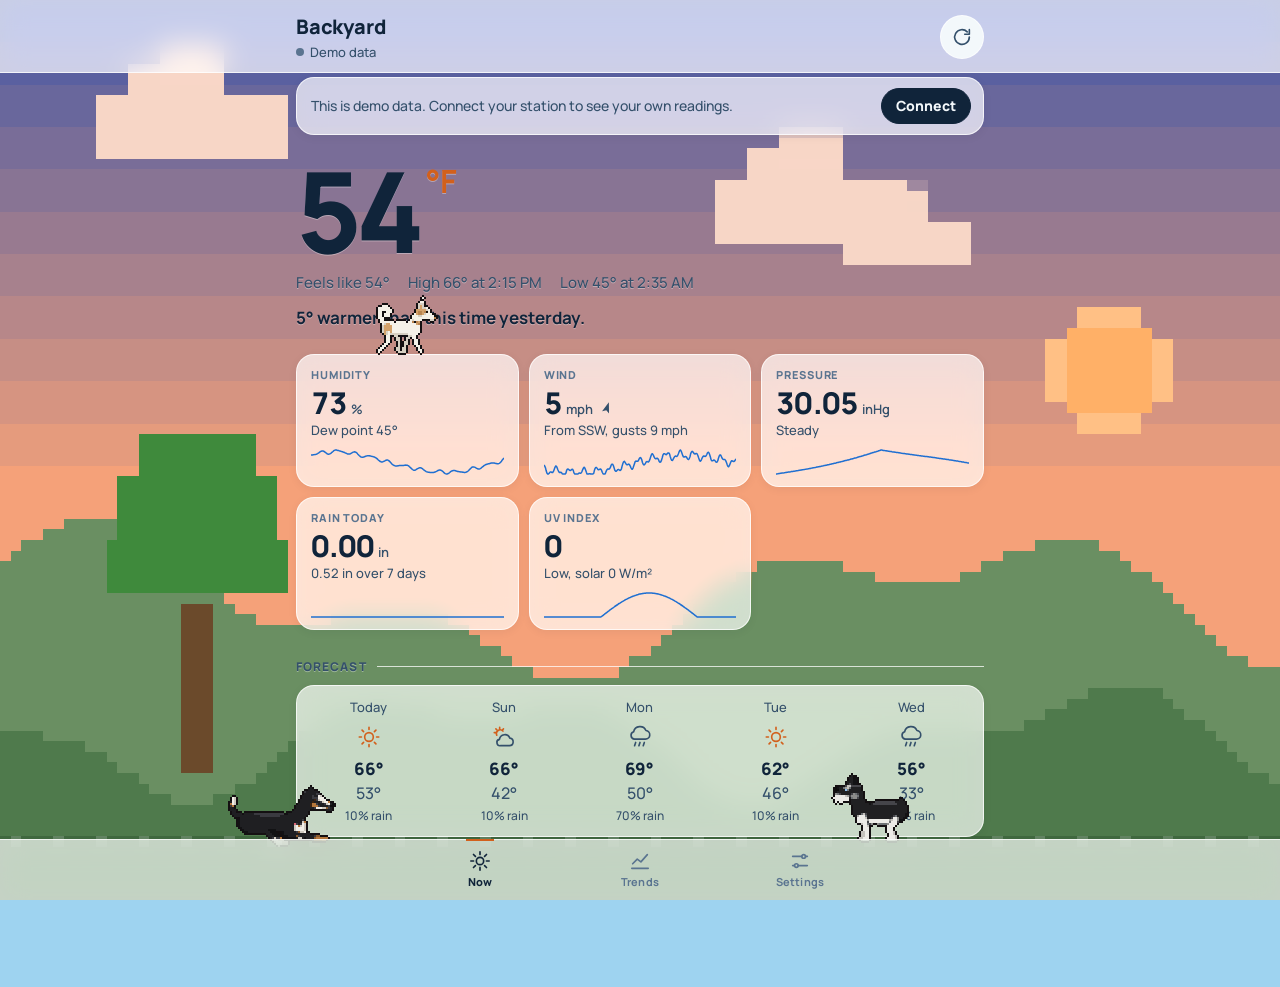
==== index.html @ c6bb1051 "Deploy a773e8d: Pixel sky theme and dogs" ====
<!doctype html>
<html lang="en">
<head>
<meta charset="utf-8">
<meta name="viewport" content="width=device-width, initial-scale=1, viewport-fit=cover">
<title>Backyard Weather</title>
<meta name="description" content="A cleaner dashboard for a home weather station.">
<meta name="theme-color" content="#9ed3f0" media="(prefers-color-scheme: light)">
<meta name="theme-color" content="#101a33" media="(prefers-color-scheme: dark)">
<meta name="mobile-web-app-capable" content="yes">
<meta name="apple-mobile-web-app-capable" content="yes">
<meta name="apple-mobile-web-app-title" content="Backyard">
<meta name="apple-mobile-web-app-status-bar-style" content="default">
<link rel="manifest" href="manifest.webmanifest">
<link rel="apple-touch-icon" href="icons/apple-touch-icon.png">
<link rel="icon" href="icons/icon-192.png">
<link rel="preload" href="fonts/manrope.woff2" as="font" type="font/woff2" crossorigin>
<link rel="stylesheet" href="styles.css">
<script>
  // Pick day or night before first paint so the page never flashes. Mirrors updateWorld() in app.js:
  // Day and Night pin it; Auto uses sunrise and sunset at the last known station position.
  try {
    const s = JSON.parse(localStorage.getItem('backyard.settings.v1')) || {}, now = new Date();
    let night;
    if (s.theme === 'light') night = false;
    else if (s.theme === 'dark') night = true;
    else if (s.loc) {
      const base = Date.UTC(now.getFullYear(), now.getMonth(), now.getDate());
      const g = 2 * Math.PI / 365 * (Math.round((base - Date.UTC(now.getFullYear(), 0, 0)) / 864e5) - 1);
      const dec = 0.006918 - 0.399912 * Math.cos(g) + 0.070257 * Math.sin(g) - 0.006758 * Math.cos(2 * g) + 0.000907 * Math.sin(2 * g) - 0.002697 * Math.cos(3 * g) + 0.00148 * Math.sin(3 * g);
      const eqt = 229.18 * (0.000075 + 0.001868 * Math.cos(g) - 0.032077 * Math.sin(g) - 0.014615 * Math.cos(2 * g) - 0.040849 * Math.sin(2 * g));
      const r = s.loc.lat * Math.PI / 180, c = Math.cos(1.5853) / (Math.cos(r) * Math.cos(dec)) - Math.tan(r) * Math.tan(dec);
      const ha = Math.acos(Math.max(-1, Math.min(1, c))) * 720 / Math.PI, noon = 720 - 4 * s.loc.lon - eqt;
      const m = (now - base) / 6e4;
      night = m < noon - ha - 40 || m > noon + ha + 40;
    } else night = now.getHours() < 6 || now.getHours() >= 20;
    document.documentElement.dataset.theme = night ? 'dark' : 'light';
  } catch {}
</script>
</head>
<body>
<canvas id="sky" aria-hidden="true"></canvas>
<div id="pack" aria-hidden="true"></div>
<header class="top">
  <div class="top-text">
    <h1 id="stationName">Backyard</h1>
    <p class="status" id="status"><span class="dot" aria-hidden="true"></span><span id="statusText">Loading</span></p>
  </div>
  <button class="icon-btn" id="refresh" type="button" aria-label="Refresh">
    <svg viewBox="0 0 24 24" aria-hidden="true"><path d="M20 12a8 8 0 1 1-2.3-5.6M20 4v5h-5"/></svg>
  </button>
</header>

<main>
  <div id="banner" class="banner" hidden></div>
  <section id="view-now" class="view" aria-label="Current conditions"></section>
  <section id="view-trends" class="view" aria-label="Trends" hidden></section>
  <section id="view-settings" class="view" aria-label="Settings" hidden></section>
</main>

<nav class="tabs" aria-label="Sections">
  <button type="button" data-view="now" aria-current="page">
    <svg viewBox="0 0 24 24" aria-hidden="true"><circle cx="12" cy="12" r="4"/><path d="M12 2v3M12 19v3M2 12h3M19 12h3M4.9 4.9l2.1 2.1M17 17l2.1 2.1M4.9 19.1 7 17M17 7l2.1-2.1"/></svg>
    <span>Now</span>
  </button>
  <button type="button" data-view="trends">
    <svg viewBox="0 0 24 24" aria-hidden="true"><path d="M3 20h18M4 15l5-5 4 3 7-8"/></svg>
    <span>Trends</span>
  </button>
  <button type="button" data-view="settings">
    <svg viewBox="0 0 24 24" aria-hidden="true"><path d="M4 7h10M18 7h2M4 17h2M10 17h10"/><circle cx="16" cy="7" r="2"/><circle cx="8" cy="17" r="2"/></svg>
    <span>Settings</span>
  </button>
</nav>

<script type="module" src="js/app.js"></script>
</body>
</html>
---- styles.css ----
@font-face {
  font-family: "Manrope";
  src: url("fonts/manrope.woff2") format("woff2");
  font-weight: 400 800;
  font-display: swap;
}

/* Pixel sky: frosted cards over a pixel-art sky that follows the weather and the time of day.
   Night (dark) applies with data-theme="dark", or with the system setting unless data-theme="light".
   In Auto mode app.js sets data-theme from sunrise and sunset at the station. */
:root {
  color-scheme: light;
  --page: #9ed3f0;
  --surface: rgba(255, 255, 255, 0.7);
  --solid: #f3f8fb;
  --ink: #10243a;
  --ink2: #34506b;
  --muted: #5a7490;
  --grid: rgba(16, 36, 58, 0.1);
  --axis: rgba(16, 36, 58, 0.28);
  --border: rgba(255, 255, 255, 0.75);
  --accent: #d2601c;
  --s1: #1f6fd1;
  --s2: #e0661f;
  --s3: #138a63;
  --good: #23914a;
  --warn: #d08a10;
  --crit: #cf3434;
  --halo: rgba(255, 255, 255, 0.35);
  --shadow: 0 8px 24px rgba(16, 36, 58, 0.18);
  --glass: blur(14px) saturate(1.4);
  --sans: "Manrope", system-ui, -apple-system, "Segoe UI", sans-serif;
  --r: 18px;
  --ease: cubic-bezier(.2, .7, .2, 1);
}
@media (prefers-color-scheme: dark) {
  :root:not([data-theme="light"]) {
    color-scheme: dark;
    --page: #101a33;
    --surface: rgba(18, 28, 56, 0.62);
    --solid: #17223f;
    --ink: #eef3ff;
    --ink2: #b9c6e0;
    --muted: #8a9bbd;
    --grid: rgba(255, 255, 255, 0.09);
    --axis: rgba(255, 255, 255, 0.24);
    --border: rgba(255, 255, 255, 0.13);
    --accent: #ffb347;
    --s1: #7fb4ff;
    --s2: #ffb347;
    --s3: #5fd3a5;
    --good: #5fd38a;
    --warn: #ffc95c;
    --crit: #ff7b7b;
    --halo: rgba(0, 0, 0, 0.35);
    --shadow: 0 8px 24px rgba(0, 0, 0, 0.45);
  }
}
:root[data-theme="dark"] {
  color-scheme: dark;
  --page: #101a33;
  --surface: rgba(18, 28, 56, 0.62);
  --solid: #17223f;
  --ink: #eef3ff;
  --ink2: #b9c6e0;
  --muted: #8a9bbd;
  --grid: rgba(255, 255, 255, 0.09);
  --axis: rgba(255, 255, 255, 0.24);
  --border: rgba(255, 255, 255, 0.13);
  --accent: #ffb347;
  --s1: #7fb4ff;
  --s2: #ffb347;
  --s3: #5fd3a5;
  --good: #5fd38a;
  --warn: #ffc95c;
  --crit: #ff7b7b;
  --halo: rgba(0, 0, 0, 0.35);
  --shadow: 0 8px 24px rgba(0, 0, 0, 0.45);
}

* { box-sizing: border-box; }
html { -webkit-text-size-adjust: 100%; }
body {
  margin: 0;
  min-height: 100dvh;
  background: var(--page);
  color: var(--ink);
  font: 500 16px/1.45 var(--sans);
  -webkit-font-smoothing: antialiased;
  -webkit-tap-highlight-color: transparent;
}
[hidden] { display: none !important; }
button, input, select { font: inherit; color: inherit; }
h1, h2, h3, p { margin: 0; }

/* ---------- header ---------- */
.top {
  position: sticky;
  top: 0;
  z-index: 5;
  display: flex;
  align-items: center;
  justify-content: space-between;
  gap: 12px;
  padding: calc(env(safe-area-inset-top) + 12px) max(16px, calc(50vw - 344px)) 10px;
  background: var(--surface);
  -webkit-backdrop-filter: var(--glass);
  backdrop-filter: var(--glass);
  border-bottom: 1px solid var(--border);
}
.top-text { min-width: 0; }
h1 { font-size: 20px; font-weight: 800; letter-spacing: -0.01em; overflow: hidden; text-overflow: ellipsis; white-space: nowrap; }
.status { margin-top: 2px; font-size: 13px; color: var(--ink2); display: flex; align-items: center; gap: 6px; }
.dot { flex: none; width: 8px; height: 8px; border-radius: 50%; background: var(--muted); }
.status[data-state="live"] .dot { background: var(--good); }
.status[data-state="stale"] .dot { background: var(--warn); }
.status[data-state="error"] .dot { background: var(--crit); }
.icon-btn {
  flex: none;
  width: 44px;
  height: 44px;
  border: 1px solid var(--border);
  border-radius: 50%;
  background: var(--solid);
  display: grid;
  place-items: center;
  cursor: pointer;
  color: var(--ink2);
  transition: transform .12s var(--ease), color .15s, border-color .15s;
}
.icon-btn:hover { color: var(--accent); border-color: var(--axis); }
.icon-btn:active { transform: scale(0.94); }
.icon-btn svg, .tabs svg { width: 22px; height: 22px; fill: none; stroke: currentColor; stroke-width: 1.8; stroke-linecap: round; stroke-linejoin: round; }
.icon-btn.spin svg { animation: spin 0.9s linear infinite; }
@keyframes spin { to { transform: rotate(360deg); } }
@media (prefers-reduced-motion: reduce) { .icon-btn.spin svg { animation: none; } }

main { max-width: 720px; margin: 0 auto; padding: 4px 16px calc(env(safe-area-inset-bottom) + 150px); }
h2 { font-size: 12px; font-weight: 800; letter-spacing: 0.09em; text-transform: uppercase; color: var(--ink2); margin: 28px 0 10px; display: flex; align-items: center; gap: 10px; }
h2::after { content: ""; flex: 1; height: 1px; background: var(--border); }
.empty { color: var(--ink2); padding: 28px 0; text-align: center; }

.card, .tile, .banner { background: var(--surface); -webkit-backdrop-filter: var(--glass); backdrop-filter: var(--glass); border: 1px solid var(--border); border-radius: var(--r); box-shadow: 0 2px 10px rgba(16, 36, 58, 0.06); }

.banner {
  display: flex;
  align-items: center;
  gap: 12px;
  padding: 10px 12px 10px 14px;
  margin-bottom: 4px;
  font-size: 14px;
  color: var(--ink2);
}
.banner p { flex: 1; }

/* ---------- now ---------- */
.hero { padding: 20px 0 24px; }
.hero-temp { font-size: 112px; font-weight: 800; line-height: 0.92; letter-spacing: -0.05em; font-variant-numeric: lining-nums; display: flex; align-items: flex-start; }
.hero-temp .deg { font-size: 32px; font-weight: 700; letter-spacing: 0; color: var(--accent); margin: 8px 0 0 6px; }
.hero-meta { margin-top: 10px; font-size: 15px; color: var(--ink2); display: flex; flex-wrap: wrap; gap: 2px 18px; }
.insight { margin-top: 12px; font-size: 17px; font-weight: 700; color: var(--ink); }

.tiles { display: grid; grid-template-columns: repeat(2, minmax(0, 1fr)); gap: 10px; }
.tile { padding: 12px 14px 10px; min-width: 0; }
.tile .label { font-size: 11px; font-weight: 800; letter-spacing: 0.08em; text-transform: uppercase; color: var(--muted); }
.tile .value { font-size: 30px; font-weight: 800; letter-spacing: -0.03em; line-height: 1.2; margin-top: 2px; font-variant-numeric: lining-nums tabular-nums; display: flex; align-items: baseline; }
.tile .unit { font-size: 13px; font-weight: 600; letter-spacing: 0; color: var(--ink2); margin-left: 4px; }
.tile .sub { font-size: 13px; color: var(--ink2); min-height: 18px; }
.spark { display: block; width: 100%; height: 28px; margin-top: 8px; }
.compass { width: 16px; height: 16px; margin-left: 6px; vertical-align: -2px; fill: var(--ink2); }
@media (max-width: 599px) { .tile:last-child:nth-child(odd) { grid-column: 1 / -1; } }
@media (min-width: 600px) { .tiles { grid-template-columns: repeat(3, minmax(0, 1fr)); } }

.forecast { display: grid; grid-template-columns: repeat(5, minmax(0, 1fr)); padding: 12px 4px; text-align: center; }
.fday .dow { font-size: 13px; color: var(--ink2); }
.fday .ficon { display: grid; place-items: center; height: 40px; color: var(--ink2); }
.fday .ficon svg { width: 26px; height: 26px; fill: none; stroke: currentColor; stroke-width: 1.5; stroke-linecap: round; stroke-linejoin: round; }
.fday .ficon .sun { stroke: var(--accent); }
.fday .fhi { font-size: 17px; font-weight: 800; }
.fday .flo { color: var(--ink2); }
.fday .fpop { font-size: 12px; color: var(--ink2); margin-top: 2px; }

/* ---------- trends ---------- */
.seg { display: flex; background: var(--surface); -webkit-backdrop-filter: var(--glass); backdrop-filter: var(--glass); border: 1px solid var(--border); border-radius: var(--r); padding: 3px; margin: 8px 0 14px; }
.seg button { flex: 1; min-height: 38px; border: 0; border-radius: calc(var(--r) - 4px); background: none; font-size: 14px; font-weight: 600; color: var(--ink2); cursor: pointer; transition: color .15s, background-color .15s; }
.seg button:hover { color: var(--ink); }
.seg button[aria-pressed="true"] { background: var(--solid); color: var(--ink); font-weight: 800; box-shadow: 0 1px 4px rgba(16, 36, 58, 0.12); }

.note { font-size: 14px; color: var(--ink2); margin: 0 2px 14px; }
.chart-card { padding: 12px 12px 8px; margin-bottom: 10px; }
.chart-card header { display: flex; align-items: baseline; justify-content: space-between; gap: 12px; margin: 0 2px 6px; }
.chart-card h3 { font-size: 17px; font-weight: 800; }
.chart-card h3 .unit { font-size: 13px; font-weight: 400; color: var(--ink2); margin-left: 6px; }
.chart-card .summary { font-size: 13px; color: var(--ink2); white-space: nowrap; }
.chart { position: relative; }
.chart svg { display: block; width: 100%; height: auto; touch-action: pan-y; user-select: none; -webkit-user-select: none; }
.chart .empty { padding: 20px 0; font-size: 14px; }
.tick { font-size: 11px; fill: var(--muted); font-variant-numeric: tabular-nums; }
.legend { display: flex; gap: 16px; font-size: 12px; color: var(--ink2); margin: 0 2px 6px; }
.key { display: inline-block; width: 14px; height: 3px; border-radius: 2px; vertical-align: middle; margin-right: 6px; }
.tip {
  position: absolute;
  pointer-events: none;
  background: var(--solid);
  border: 1px solid var(--border);
  border-radius: 10px;
  padding: 6px 9px;
  font-size: 12px;
  white-space: nowrap;
  box-shadow: var(--shadow);
}
.tip .when { color: var(--ink2); margin-bottom: 2px; }
.tip .row { display: flex; align-items: center; }
.tip b { margin-left: auto; padding-left: 12px; font-weight: 600; font-variant-numeric: tabular-nums; }

.table-wrap { overflow-x: auto; padding: 4px 12px 10px; }
table { width: 100%; border-collapse: collapse; font-size: 13px; font-variant-numeric: tabular-nums; }
th { font-weight: 500; color: var(--ink2); }
th, td { text-align: right; padding: 9px 6px; border-bottom: 1px solid var(--grid); white-space: nowrap; }
th:first-child, td:first-child { text-align: left; padding-left: 2px; }
tbody tr:last-child td { border-bottom: 0; }
.table-note { font-size: 12px; color: var(--ink2); margin-top: 6px; }

/* ---------- settings ---------- */
.form { padding: 14px; }
.form .help { font-size: 14px; color: var(--ink2); }
.form label { display: block; font-size: 13px; color: var(--ink2); margin: 14px 0 4px; }
.form input, .form select {
  width: 100%;
  min-height: 44px;
  padding: 8px 12px;
  border: 1px solid var(--axis);
  border-radius: 12px;
  background: var(--solid);
  transition: border-color .15s;
}
.form input:hover, .form select:hover { border-color: var(--muted); }
.form .row { display: flex; flex-wrap: wrap; gap: 10px; margin-top: 16px; }
.form .msg { font-size: 14px; color: var(--ink2); margin-top: 12px; min-height: 20px; }
.units { display: grid; grid-template-columns: 1fr 140px; gap: 10px 12px; align-items: center; }
.units label { margin: 0; font-size: 15px; color: var(--ink); }
.btn {
  min-height: 44px;
  padding: 0 18px;
  border: 1px solid var(--ink);
  border-radius: 999px;
  background: var(--ink);
  color: var(--solid);
  font-weight: 800;
  cursor: pointer;
  transition: transform .12s var(--ease), background-color .15s, border-color .15s;
}
.btn:hover { background: var(--accent); border-color: var(--accent); color: #fff; }
.btn:active { transform: scale(0.97); }
.btn.ghost:hover { background: var(--grid); border-color: var(--muted); }
.btn.ghost { background: var(--surface); color: var(--ink); border-color: var(--axis); }
.btn.small { min-height: 36px; padding: 0 14px; font-size: 14px; }
:focus-visible { outline: 2px solid var(--accent); outline-offset: 2px; }

/* ---------- tab bar ---------- */
.tabs {
  position: fixed;
  left: 0;
  right: 0;
  bottom: 0;
  z-index: 6;
  display: flex;
  justify-content: center;
  padding: 6px 12px calc(env(safe-area-inset-bottom) + 6px);
  background: var(--surface);
  -webkit-backdrop-filter: var(--glass);
  backdrop-filter: var(--glass);
  border-top: 1px solid var(--border);
}
.tabs button {
  flex: 1;
  max-width: 160px;
  min-height: 48px;
  border: 0;
  background: none;
  display: flex;
  flex-direction: column;
  align-items: center;
  justify-content: center;
  gap: 2px;
  position: relative;
  font-size: 11px;
  font-weight: 700;
  letter-spacing: 0.02em;
  color: var(--muted);
  cursor: pointer;
  transition: color .15s;
}
.tabs button:hover { color: var(--ink2); }
.tabs button:active svg { transform: scale(0.92); }
.tabs svg { transition: transform .12s var(--ease); }
.tabs button::before { content: ""; position: absolute; top: -7px; left: 50%; width: 0; height: 2px; background: var(--accent); transition: width .2s var(--ease), left .2s var(--ease); }
.tabs button[aria-current="page"] { color: var(--ink); font-weight: 800; }
.tabs button[aria-current="page"]::before { left: calc(50% - 14px); width: 28px; }
@media (prefers-reduced-motion: reduce) { *, *::before { transition: none !important; } }

/* ---------- rearranging ---------- */
.tile, .chart-card header { -webkit-user-select: none; user-select: none; -webkit-touch-callout: none; }
@media (hover: hover) {
  .tile, .chart-card header { cursor: grab; }
}
.dragging {
  position: relative;
  z-index: 20;
  cursor: grabbing;
  box-shadow: var(--shadow);
  border-color: var(--accent);
}
.sorting, .sorting * { cursor: grabbing !important; }
.sorting .tile:not(.dragging), .sorting .chart-card:not(.dragging) { opacity: 0.85; }

/* ---------- pixel sky ---------- */
#sky { position: fixed; inset: 0; width: 100%; height: 100%; z-index: 0; image-rendering: pixelated; pointer-events: none; }
main { position: relative; z-index: 1; }
.hero-temp, .hero-meta, .insight, h2 { text-shadow: 0 1px 0 var(--halo); }

/* ---------- the dogs ---------- */
#pack { position: fixed; inset: 0; z-index: 4; pointer-events: none; overflow: hidden; }
#pack .dog { position: absolute; left: 0; top: 0; image-rendering: pixelated; will-change: transform; }
#pack .bubble {
  position: absolute;
  left: 0;
  top: 0;
  padding: 3px 8px;
  border-radius: 10px;
  background: var(--solid);
  border: 1px solid var(--border);
  box-shadow: var(--shadow);
  color: var(--ink);
  font-size: 11px;
  font-weight: 800;
  letter-spacing: 0.04em;
  white-space: nowrap;
}
/* Frost along the top edge of every card on freezing mornings. */
.frost .tile, .frost .card { box-shadow: inset 0 2px 0 rgba(255, 255, 255, 0.95), 0 2px 10px rgba(16, 36, 58, 0.06); }
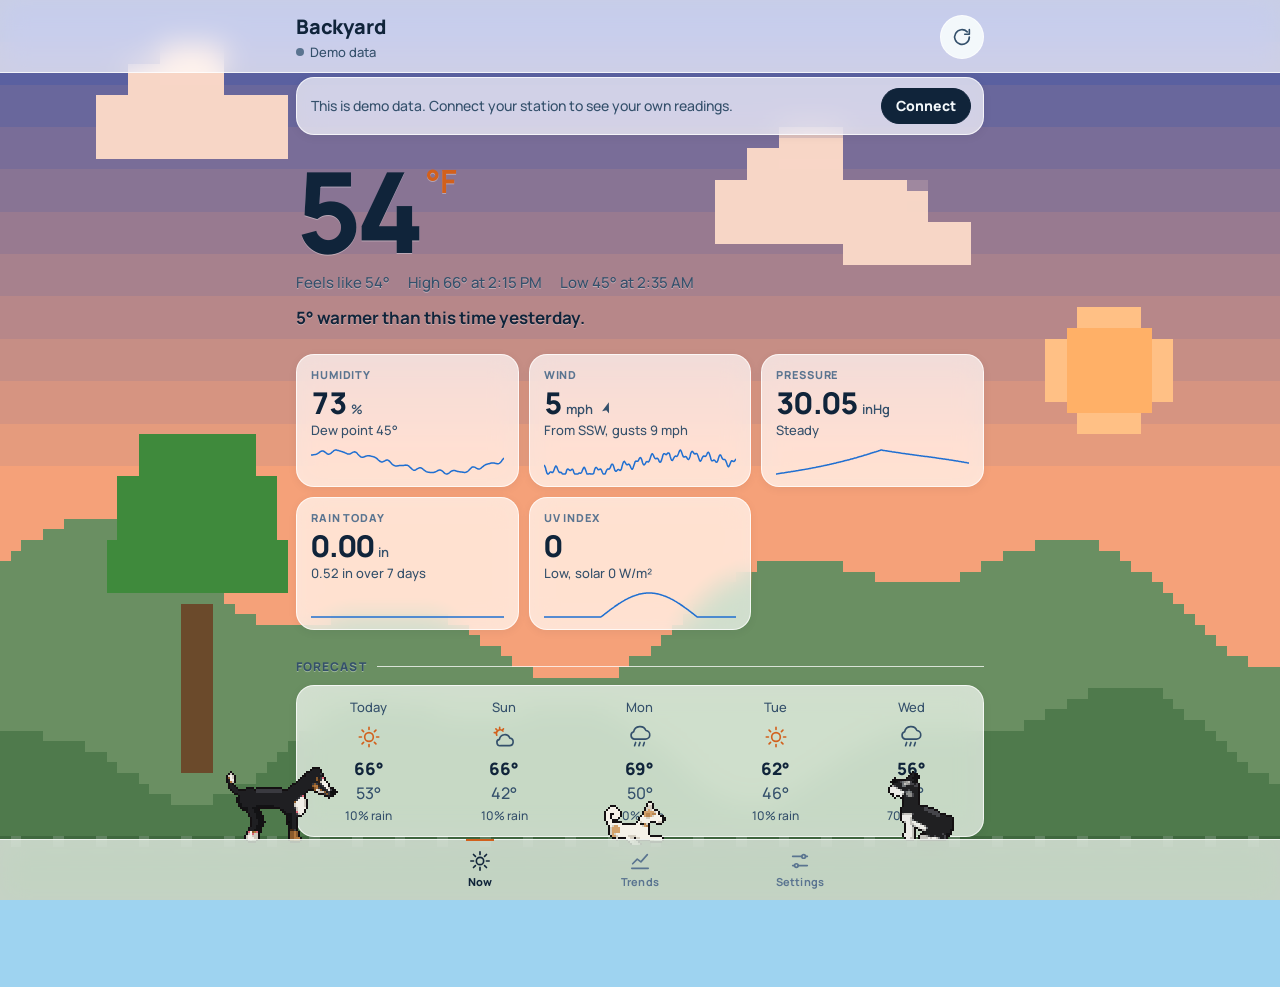
==== commit c6573ffc: "Deploy 0360f09" ====
--- a/index.html
+++ b/index.html
@@ -18,13 +18,11 @@
 <link rel="stylesheet" href="styles.css">
 <script>
   // Pick day or night before first paint so the page never flashes. Mirrors updateWorld() in app.js:
-  // Day and Night pin it; Auto uses sunrise and sunset at the last known station position.
+  // Night runs from 40 minutes after sunset to 40 minutes before sunrise at the last known station position.
   try {
     const s = JSON.parse(localStorage.getItem('backyard.settings.v1')) || {}, now = new Date();
     let night;
-    if (s.theme === 'light') night = false;
-    else if (s.theme === 'dark') night = true;
-    else if (s.loc) {
+    if (s.loc) {
       const base = Date.UTC(now.getFullYear(), now.getMonth(), now.getDate());
       const g = 2 * Math.PI / 365 * (Math.round((base - Date.UTC(now.getFullYear(), 0, 0)) / 864e5) - 1);
       const dec = 0.006918 - 0.399912 * Math.cos(g) + 0.070257 * Math.sin(g) - 0.006758 * Math.cos(2 * g) + 0.000907 * Math.sin(2 * g) - 0.002697 * Math.cos(3 * g) + 0.00148 * Math.sin(3 * g);
--- a/styles.css
+++ b/styles.css
@@ -6,8 +6,8 @@
 }
 
 /* Pixel sky: frosted cards over a pixel-art sky that follows the weather and the time of day.
-   Night (dark) applies with data-theme="dark", or with the system setting unless data-theme="light".
-   In Auto mode app.js sets data-theme from sunrise and sunset at the station. */
+   Night (dark) applies with data-theme="dark"; app.js sets it from sunrise and sunset at the station.
+   Before the script runs, the system setting stands in. */
 :root {
   color-scheme: light;
   --page: #9ed3f0;
@@ -337,5 +337,20 @@
   letter-spacing: 0.04em;
   white-space: nowrap;
 }
+#pack .bubble.angry { color: #d42a2a; animation: bubble-shake 0.16s steps(2) infinite; }
+#pack .bubble.happy { color: #d6336c; }
+#pack .bubble.growl { font-style: italic; letter-spacing: 0.08em; }
+@keyframes bubble-shake { from { rotate: -3deg; } to { rotate: 3deg; } }
+/* Accents around a dog's head: anger veins pulse, hearts float up, growl lines tremble. */
+#pack .fx { position: absolute; left: 0; top: 0; color: var(--ink); }
+#pack .fx i { position: absolute; display: block; }
+#pack .fx.anger i { animation: fx-pulse 0.45s steps(2) infinite; }
+#pack .fx.joy i { opacity: 0; animation: fx-rise 1.2s steps(6) infinite; }
+#pack .fx.growl i { opacity: 0.8; animation: fx-tremble 0.12s steps(2) infinite; }
+@keyframes fx-pulse { from { scale: 0.6; } to { scale: 1.15; } }
+@keyframes fx-rise { 0% { opacity: 1; translate: 0 0; } 100% { opacity: 0; translate: 0 -22px; } }
+@keyframes fx-tremble { from { translate: -1px 0; } to { translate: 1px 0; } }
+#pack .ball { position: absolute; left: 0; top: 0; will-change: transform; }
+@media (prefers-reduced-motion: reduce) { #pack .bubble.angry, #pack .fx i { animation: none; opacity: 1; } }
 /* Frost along the top edge of every card on freezing mornings. */
 .frost .tile, .frost .card { box-shadow: inset 0 2px 0 rgba(255, 255, 255, 0.95), 0 2px 10px rgba(16, 36, 58, 0.06); }
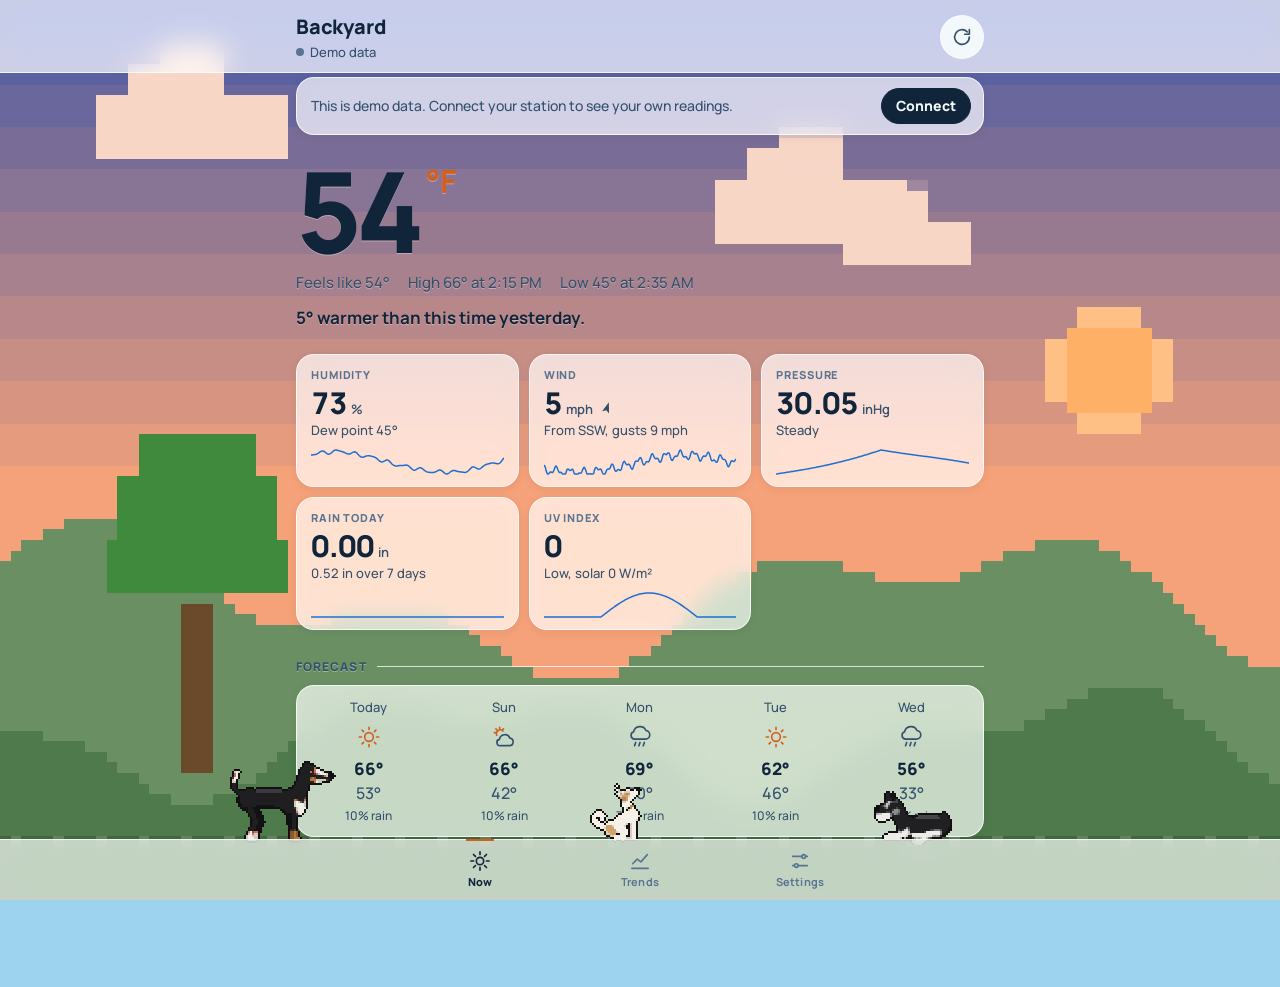
==== commit 0e14d8a4: "Deploy 3599e65" ====
--- a/index.html
+++ b/index.html
@@ -11,7 +11,12 @@
 <meta name="apple-mobile-web-app-capable" content="yes">
 <meta name="apple-mobile-web-app-title" content="Backyard">
 <meta name="apple-mobile-web-app-status-bar-style" content="default">
-<link rel="manifest" href="manifest.webmanifest">
+<script>
+  // A Home Screen app on iPhone has its own storage, apart from Safari's, and opens the manifest's
+  // start_url. Opened from a share link (?station=…&key=…), leave the manifest out so iOS saves this
+  // exact address instead, and the installed app connects on first launch.
+  if (!/[?&]key=/.test(location.search)) document.write('<link rel="manifest" href="manifest.webmanifest">');
+</script>
 <link rel="apple-touch-icon" href="icons/apple-touch-icon.png">
 <link rel="icon" href="icons/icon-192.png">
 <link rel="preload" href="fonts/manrope.woff2" as="font" type="font/woff2" crossorigin>
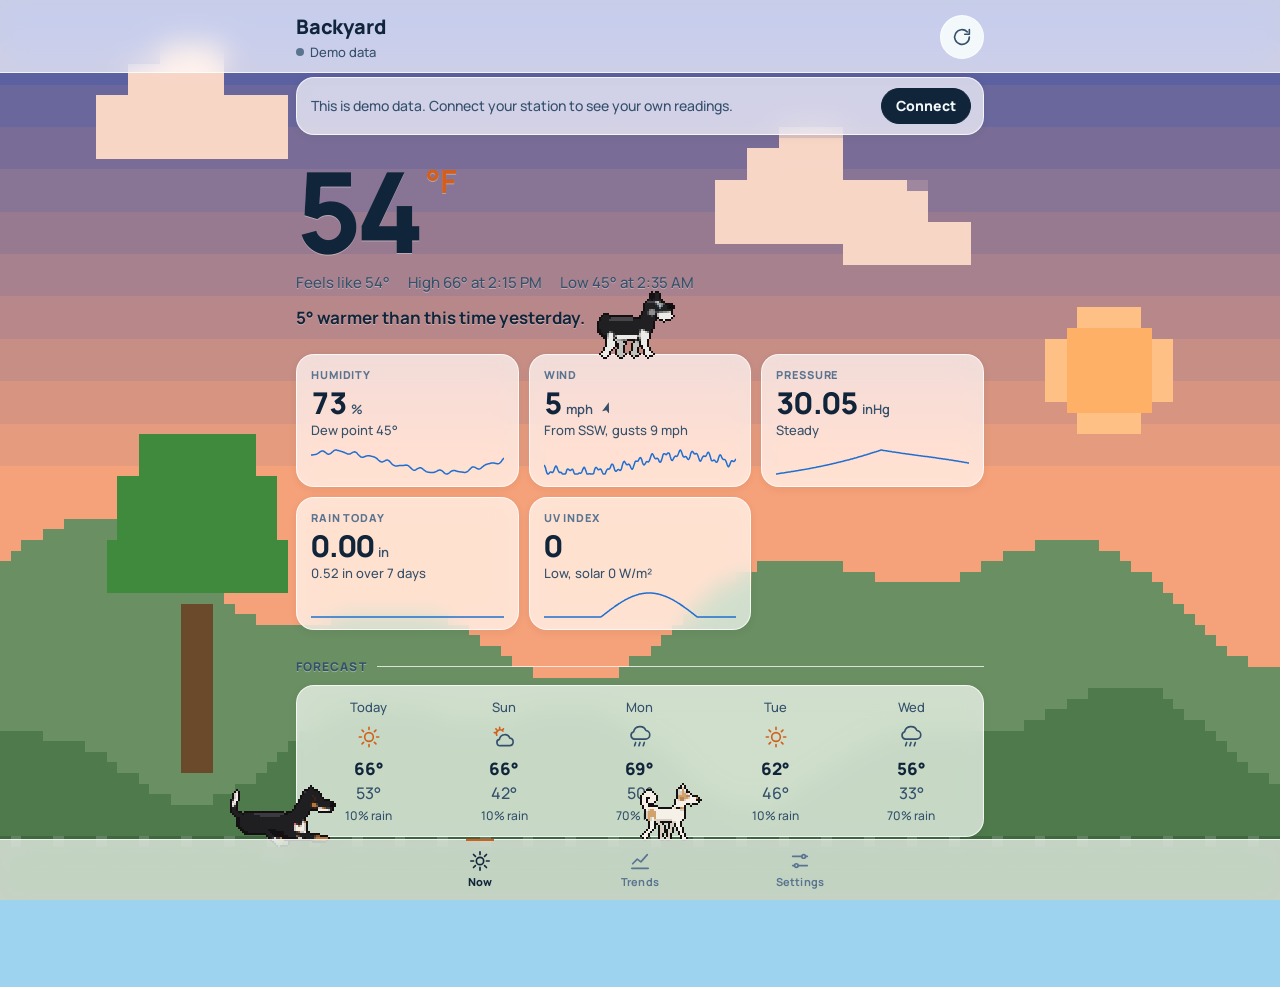
==== commit 3d902583: "Deploy 34f28a1" ====
--- a/index.html
+++ b/index.html
@@ -76,6 +76,11 @@
   </button>
 </nav>
 
+<div id="upright">
+  <svg viewBox="0 0 24 24" aria-hidden="true"><rect x="7" y="2" width="10" height="20" rx="2"/><path d="M11 18h2"/></svg>
+  <p>Turn your phone upright</p>
+</div>
+
 <script type="module" src="js/app.js"></script>
 </body>
 </html>
--- a/styles.css
+++ b/styles.css
@@ -354,3 +354,17 @@
 @media (prefers-reduced-motion: reduce) { #pack .bubble.angry, #pack .fx i { animation: none; opacity: 1; } }
 /* Frost along the top edge of every card on freezing mornings. */
 .frost .tile, .frost .card { box-shadow: inset 0 2px 0 rgba(255, 255, 255, 0.95), 0 2px 10px rgba(16, 36, 58, 0.06); }
+
+/* Phones are portrait only. iOS ignores the manifest's orientation and has no lock API,
+   so a phone turned sideways gets a cover asking to turn it back. Tablets and desktops are unaffected. */
+#upright { display: none; }
+@media (orientation: landscape) and (max-height: 500px) and (pointer: coarse) {
+  #upright {
+    display: flex; flex-direction: column; align-items: center; justify-content: center; gap: 14px;
+    position: fixed; inset: 0; z-index: 1000;
+    background: var(--page); color: var(--ink); font: 600 17px/1.3 var(--sans);
+  }
+  #upright svg { width: 56px; height: 56px; fill: none; stroke: currentColor; stroke-width: 1.6; stroke-linecap: round; }
+  #upright p { margin: 0; }
+  body { overflow: hidden; }
+}
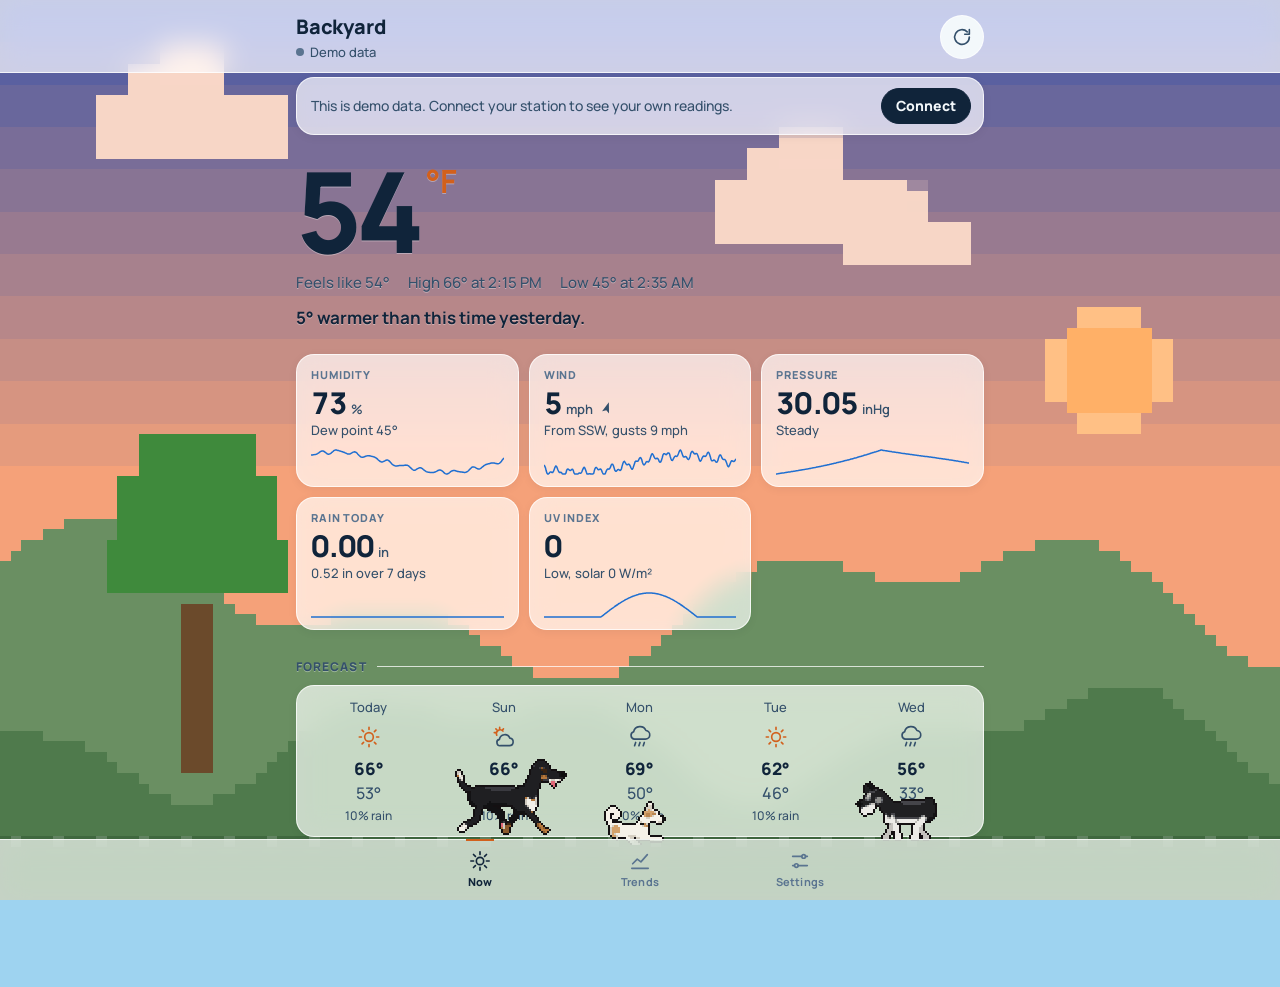
==== commit 3d171362: "Deploy 984db20" ====
--- a/index.html
+++ b/index.html
@@ -76,11 +76,6 @@
   </button>
 </nav>
 
-<div id="upright">
-  <svg viewBox="0 0 24 24" aria-hidden="true"><rect x="7" y="2" width="10" height="20" rx="2"/><path d="M11 18h2"/></svg>
-  <p>Turn your phone upright</p>
-</div>
-
 <script type="module" src="js/app.js"></script>
 </body>
 </html>
--- a/styles.css
+++ b/styles.css
@@ -354,17 +354,3 @@
 @media (prefers-reduced-motion: reduce) { #pack .bubble.angry, #pack .fx i { animation: none; opacity: 1; } }
 /* Frost along the top edge of every card on freezing mornings. */
 .frost .tile, .frost .card { box-shadow: inset 0 2px 0 rgba(255, 255, 255, 0.95), 0 2px 10px rgba(16, 36, 58, 0.06); }
-
-/* Phones are portrait only. iOS ignores the manifest's orientation and has no lock API,
-   so a phone turned sideways gets a cover asking to turn it back. Tablets and desktops are unaffected. */
-#upright { display: none; }
-@media (orientation: landscape) and (max-height: 500px) and (pointer: coarse) {
-  #upright {
-    display: flex; flex-direction: column; align-items: center; justify-content: center; gap: 14px;
-    position: fixed; inset: 0; z-index: 1000;
-    background: var(--page); color: var(--ink); font: 600 17px/1.3 var(--sans);
-  }
-  #upright svg { width: 56px; height: 56px; fill: none; stroke: currentColor; stroke-width: 1.6; stroke-linecap: round; }
-  #upright p { margin: 0; }
-  body { overflow: hidden; }
-}
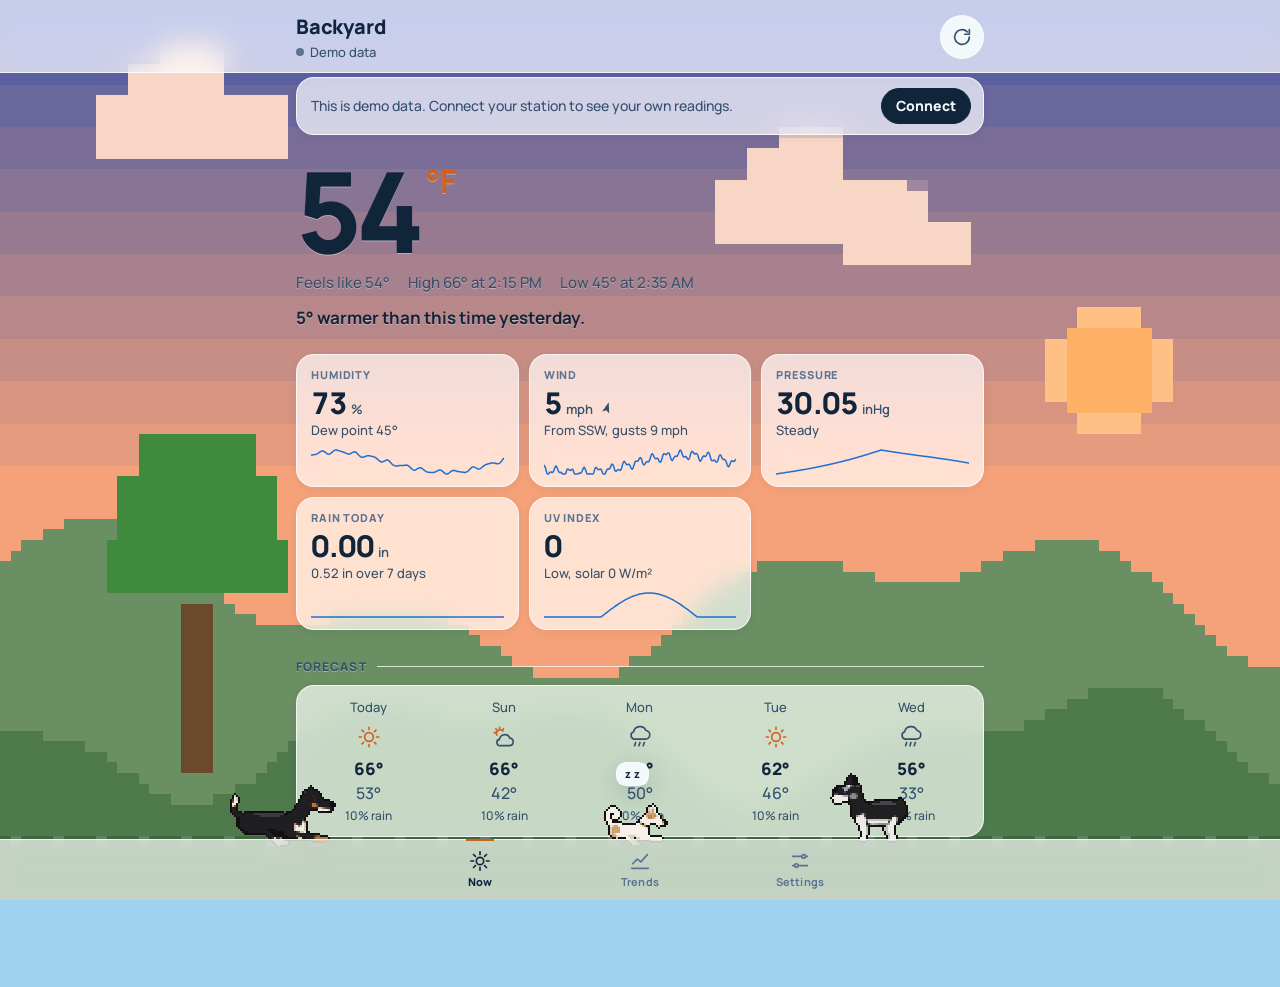
==== commit 223cd421: "Deploy 2e64595" ====
--- a/index.html
+++ b/index.html
@@ -17,8 +17,8 @@
   // exact address instead, and the installed app connects on first launch.
   if (!/[?&]key=/.test(location.search)) document.write('<link rel="manifest" href="manifest.webmanifest">');
 </script>
-<link rel="apple-touch-icon" href="icons/apple-touch-icon.png">
-<link rel="icon" href="icons/icon-192.png">
+<link rel="apple-touch-icon" href="icons/apple-touch-icon.png?v=2">
+<link rel="icon" href="icons/icon-192.png?v=2">
 <link rel="preload" href="fonts/manrope.woff2" as="font" type="font/woff2" crossorigin>
 <link rel="stylesheet" href="styles.css">
 <script>
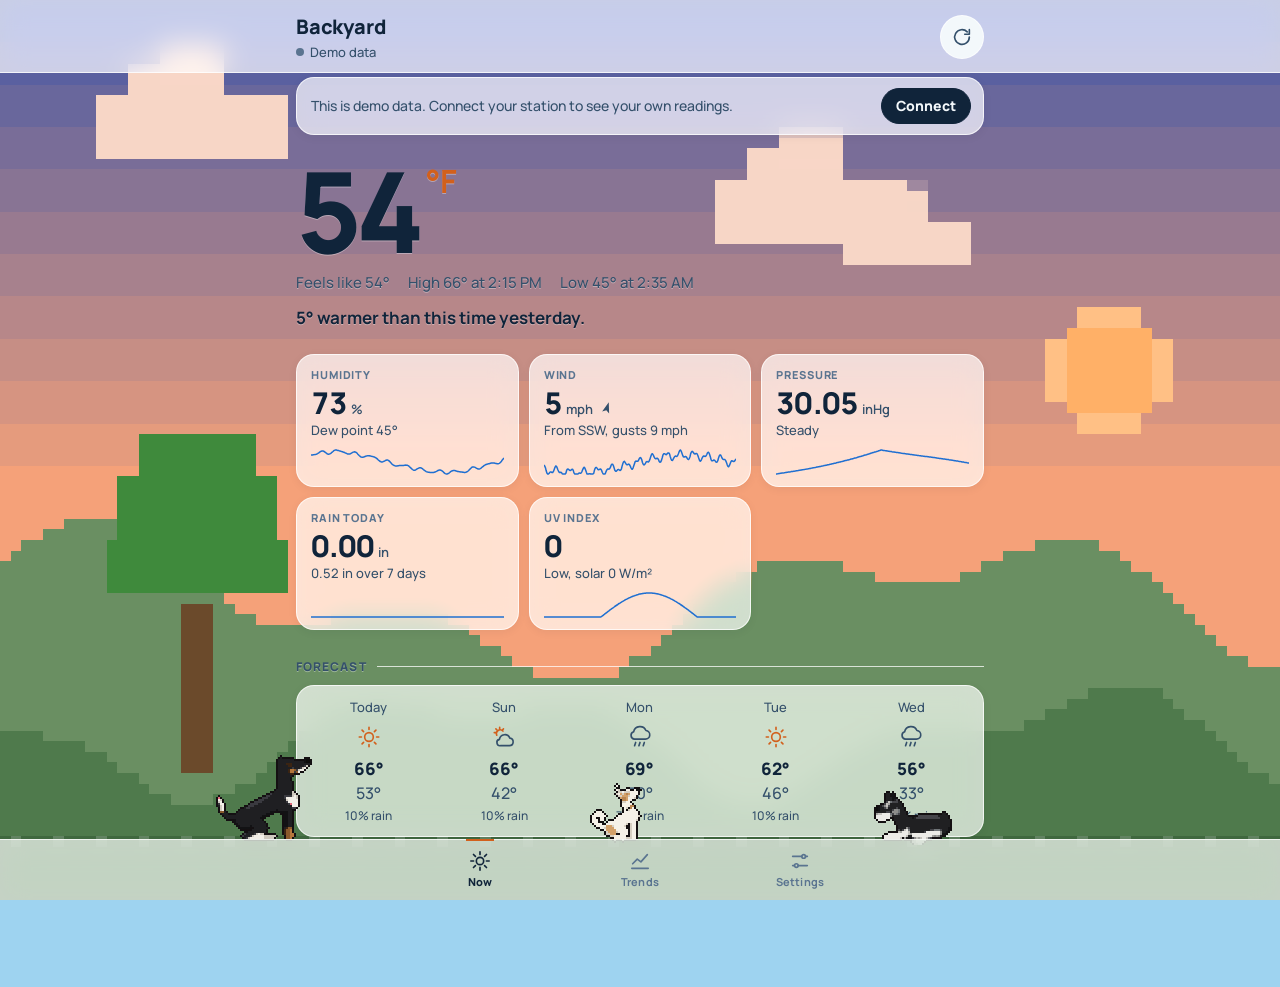
==== commit 5fb48d0b: "Deploy 2f4aa8a" ====
--- a/index.html
+++ b/index.html
@@ -76,6 +76,11 @@
   </button>
 </nav>
 
+<div id="upright">
+  <svg viewBox="0 0 24 24" aria-hidden="true"><rect x="7" y="2" width="10" height="20" rx="2"/><path d="M11 18h2"/></svg>
+  <p>Turn your phone upright</p>
+</div>
+
 <script type="module" src="js/app.js"></script>
 </body>
 </html>
--- a/styles.css
+++ b/styles.css
@@ -354,3 +354,17 @@
 @media (prefers-reduced-motion: reduce) { #pack .bubble.angry, #pack .fx i { animation: none; opacity: 1; } }
 /* Frost along the top edge of every card on freezing mornings. */
 .frost .tile, .frost .card { box-shadow: inset 0 2px 0 rgba(255, 255, 255, 0.95), 0 2px 10px rgba(16, 36, 58, 0.06); }
+
+/* Phones are portrait only. iOS ignores the manifest's orientation and has no lock API,
+   so a phone turned sideways gets a cover asking to turn it back. Tablets and desktops are unaffected. */
+#upright { display: none; }
+@media (orientation: landscape) and (max-height: 500px) and (pointer: coarse) {
+  #upright {
+    display: flex; flex-direction: column; align-items: center; justify-content: center; gap: 14px;
+    position: fixed; inset: 0; z-index: 1000;
+    background: var(--page); color: var(--ink); font: 600 17px/1.3 var(--sans);
+  }
+  #upright svg { width: 56px; height: 56px; fill: none; stroke: currentColor; stroke-width: 1.6; stroke-linecap: round; }
+  #upright p { margin: 0; }
+  body { overflow: hidden; }
+}
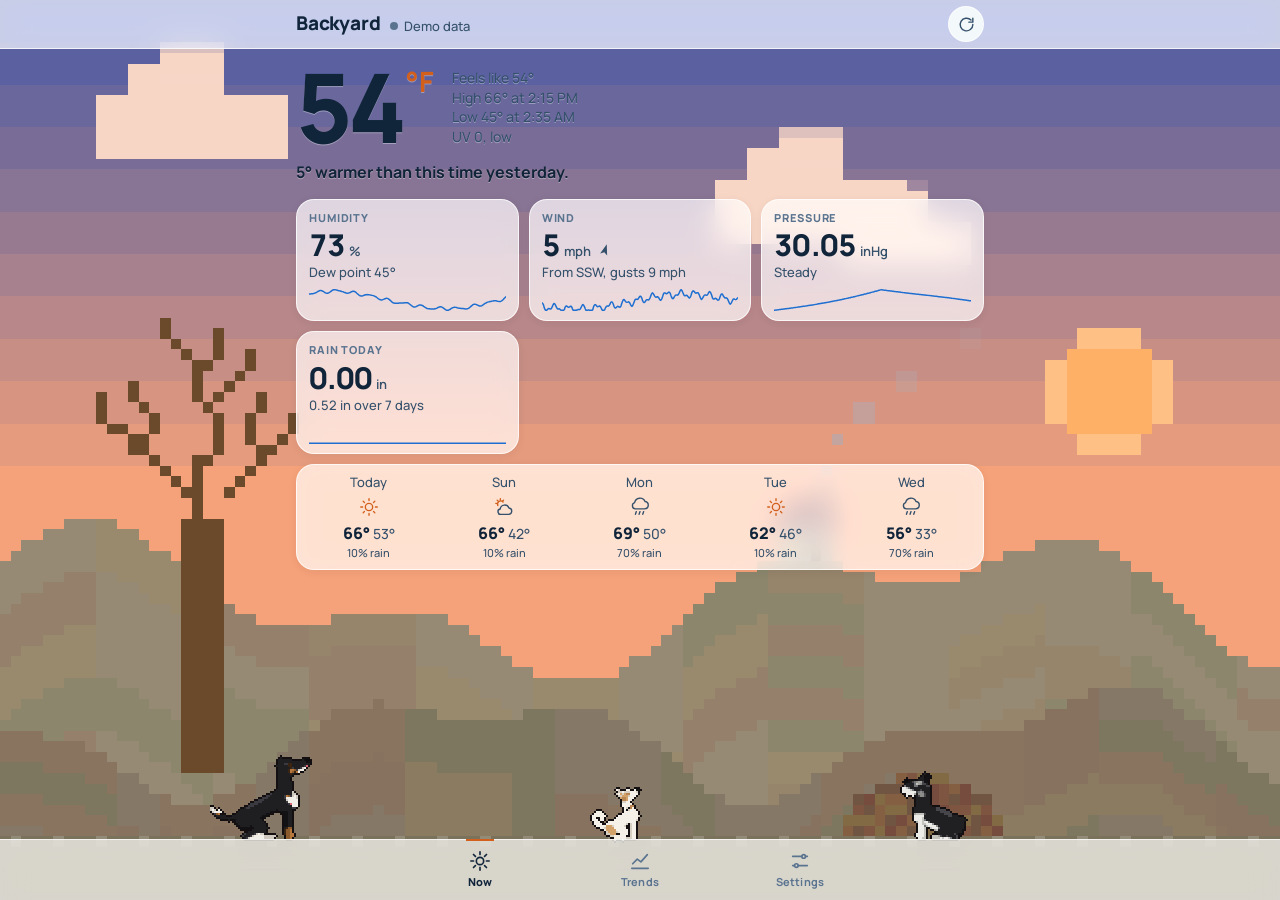
==== commit 5745bf55: "Deploy 6f9f846" ====
--- a/index.html
+++ b/index.html
@@ -55,7 +55,6 @@
 </header>
 
 <main>
-  <div id="banner" class="banner" hidden></div>
   <section id="view-now" class="view" aria-label="Current conditions"></section>
   <section id="view-trends" class="view" aria-label="Trends" hidden></section>
   <section id="view-settings" class="view" aria-label="Settings" hidden></section>
--- a/styles.css
+++ b/styles.css
@@ -102,14 +102,18 @@
   align-items: center;
   justify-content: space-between;
   gap: 12px;
-  padding: calc(env(safe-area-inset-top) + 12px) max(16px, calc(50vw - 344px)) 10px;
+  padding: calc(env(safe-area-inset-top) + 6px) max(16px, calc(50vw - 344px)) 6px;
   background: var(--surface);
   -webkit-backdrop-filter: var(--glass);
   backdrop-filter: var(--glass);
   border-bottom: 1px solid var(--border);
 }
-.top-text { min-width: 0; }
-h1 { font-size: 20px; font-weight: 800; letter-spacing: -0.01em; overflow: hidden; text-overflow: ellipsis; white-space: nowrap; }
+/* One line: the station's name with its status beside it. */
+.top-text { min-width: 0; display: flex; align-items: baseline; gap: 10px; }
+.top-text .status { margin-top: 0; min-width: 0; white-space: nowrap; overflow: hidden; }
+.top .icon-btn { width: 36px; height: 36px; }
+.top .icon-btn svg { width: 19px; height: 19px; }
+h1 { flex: none; max-width: 55%; font-size: 19px; font-weight: 800; letter-spacing: -0.01em; overflow: hidden; text-overflow: ellipsis; white-space: nowrap; }
 .status { margin-top: 2px; font-size: 13px; color: var(--ink2); display: flex; align-items: center; gap: 6px; }
 .dot { flex: none; width: 8px; height: 8px; border-radius: 50%; background: var(--muted); }
 .status[data-state="live"] .dot { background: var(--good); }
@@ -140,45 +144,43 @@
 h2::after { content: ""; flex: 1; height: 1px; background: var(--border); }
 .empty { color: var(--ink2); padding: 28px 0; text-align: center; }
 
-.card, .tile, .banner { background: var(--surface); -webkit-backdrop-filter: var(--glass); backdrop-filter: var(--glass); border: 1px solid var(--border); border-radius: var(--r); box-shadow: 0 2px 10px rgba(16, 36, 58, 0.06); }
-
-.banner {
-  display: flex;
-  align-items: center;
-  gap: 12px;
-  padding: 10px 12px 10px 14px;
-  margin-bottom: 4px;
-  font-size: 14px;
-  color: var(--ink2);
-}
-.banner p { flex: 1; }
+.card, .tile { background: var(--surface); -webkit-backdrop-filter: var(--glass); backdrop-filter: var(--glass); border: 1px solid var(--border); border-radius: var(--r); box-shadow: 0 2px 10px rgba(16, 36, 58, 0.06); }
 
 /* ---------- now ---------- */
-.hero { padding: 20px 0 24px; }
-.hero-temp { font-size: 112px; font-weight: 800; line-height: 0.92; letter-spacing: -0.05em; font-variant-numeric: lining-nums; display: flex; align-items: flex-start; }
-.hero-temp .deg { font-size: 32px; font-weight: 700; letter-spacing: 0; color: var(--accent); margin: 8px 0 0 6px; }
-.hero-meta { margin-top: 10px; font-size: 15px; color: var(--ink2); display: flex; flex-wrap: wrap; gap: 2px 18px; }
-.insight { margin-top: 12px; font-size: 17px; font-weight: 700; color: var(--ink); }
+.offline { margin: 32px auto 0; max-width: 420px; padding: 24px 22px 22px; text-align: center; }
+.offline-icon { width: 36px; height: 36px; fill: none; stroke: var(--ink2); stroke-width: 1.8; stroke-linecap: round; stroke-linejoin: round; }
+.offline h2 { display: block; margin: 10px 0 6px; font-size: 19px; font-weight: 800; letter-spacing: -0.01em; text-transform: none; color: var(--ink); }
+.offline h2::after { content: none; }
+.offline p { font-size: 15px; line-height: 1.5; color: var(--ink2); margin: 0 0 16px; }
+/* The big temperature on the left, the day's details stacked beside it, the comparison underneath. */
+.hero { padding: 10px 0 14px; display: grid; grid-template-columns: auto 1fr; align-items: center; column-gap: 18px; }
+.hero-temp { font-size: 96px; font-weight: 800; line-height: 0.92; letter-spacing: -0.05em; font-variant-numeric: lining-nums; display: flex; align-items: flex-start; }
+.hero-temp .deg { font-size: 28px; font-weight: 700; letter-spacing: 0; color: var(--accent); margin: 6px 0 0 4px; }
+.hero-meta { font-size: 14px; line-height: 1.4; color: var(--ink2); display: flex; flex-direction: column; }
+.insight { grid-column: 1 / -1; margin-top: 10px; font-size: 16px; font-weight: 700; color: var(--ink); }
 
 .tiles { display: grid; grid-template-columns: repeat(2, minmax(0, 1fr)); gap: 10px; }
-.tile { padding: 12px 14px 10px; min-width: 0; }
+.tile { padding: 10px 12px 8px; min-width: 0; }
 .tile .label { font-size: 11px; font-weight: 800; letter-spacing: 0.08em; text-transform: uppercase; color: var(--muted); }
 .tile .value { font-size: 30px; font-weight: 800; letter-spacing: -0.03em; line-height: 1.2; margin-top: 2px; font-variant-numeric: lining-nums tabular-nums; display: flex; align-items: baseline; }
 .tile .unit { font-size: 13px; font-weight: 600; letter-spacing: 0; color: var(--ink2); margin-left: 4px; }
 .tile .sub { font-size: 13px; color: var(--ink2); min-height: 18px; }
-.spark { display: block; width: 100%; height: 28px; margin-top: 8px; }
+.spark { display: block; width: 100%; height: 24px; margin-top: 6px; }
 .compass { width: 16px; height: 16px; margin-left: 6px; vertical-align: -2px; fill: var(--ink2); }
 @media (max-width: 599px) { .tile:last-child:nth-child(odd) { grid-column: 1 / -1; } }
 @media (min-width: 600px) { .tiles { grid-template-columns: repeat(3, minmax(0, 1fr)); } }
 
-.forecast { display: grid; grid-template-columns: repeat(5, minmax(0, 1fr)); padding: 12px 4px; text-align: center; }
+.forecast { display: grid; grid-template-columns: repeat(5, minmax(0, 1fr)); margin-top: 10px; padding: 8px 4px; text-align: center; }
 .fday .dow { font-size: 13px; color: var(--ink2); }
-.fday .ficon { display: grid; place-items: center; height: 40px; color: var(--ink2); }
-.fday .ficon svg { width: 26px; height: 26px; fill: none; stroke: currentColor; stroke-width: 1.5; stroke-linecap: round; stroke-linejoin: round; }
+.fday .ficon { display: grid; place-items: center; height: 30px; color: var(--ink2); }
+.fday .ficon svg { width: 22px; height: 22px; fill: none; stroke: currentColor; stroke-width: 1.5; stroke-linecap: round; stroke-linejoin: round; }
 .fday .ficon .sun { stroke: var(--accent); }
-.fday .fhi { font-size: 17px; font-weight: 800; }
-.fday .flo { color: var(--ink2); }
-.fday .fpop { font-size: 12px; color: var(--ink2); margin-top: 2px; }
+.fday .fhl { white-space: nowrap; }
+.fday .fhi { font-size: 16px; font-weight: 800; }
+.fday .flo { font-size: 14px; color: var(--ink2); }
+.fday .fpop { font-size: 11px; color: var(--ink2); }
+/* Now fits on one screen: only enough room below for the tab bar, so the lawn and dogs show without scrolling. */
+body:has(#view-now:not([hidden])) main { padding-bottom: calc(env(safe-area-inset-bottom) + 70px); }
 
 /* ---------- trends ---------- */
 .seg { display: flex; background: var(--surface); -webkit-backdrop-filter: var(--glass); backdrop-filter: var(--glass); border: 1px solid var(--border); border-radius: var(--r); padding: 3px; margin: 8px 0 14px; }
@@ -224,6 +226,15 @@
 /* ---------- settings ---------- */
 .form { padding: 14px; }
 .form .help { font-size: 14px; color: var(--ink2); }
+.version { margin: 20px 0 4px; }
+.version summary { list-style: none; width: max-content; margin: 0 auto; padding: 6px 12px; font-size: 13px; color: var(--ink2); cursor: pointer; text-decoration: underline dotted; text-underline-offset: 3px; }
+.version summary::-webkit-details-marker { display: none; }
+.changelog { list-style: none; margin: 8px 0 0; padding: 4px 16px; }
+.changelog li { padding: 10px 0; border-top: 1px solid var(--border); }
+.changelog li:first-child { border-top: 0; }
+.changelog b { font-weight: 800; }
+.changelog span { margin-left: 6px; font-size: 13px; color: var(--ink2); }
+.changelog p { margin: 2px 0 0; font-size: 14px; }
 .form label { display: block; font-size: 13px; color: var(--ink2); margin: 14px 0 4px; }
 .form input, .form select {
   width: 100%;
@@ -351,7 +362,66 @@
 @keyframes fx-rise { 0% { opacity: 1; translate: 0 0; } 100% { opacity: 0; translate: 0 -22px; } }
 @keyframes fx-tremble { from { translate: -1px 0; } to { translate: 1px 0; } }
 #pack .ball { position: absolute; left: 0; top: 0; will-change: transform; }
-@media (prefers-reduced-motion: reduce) { #pack .bubble.angry, #pack .fx i { animation: none; opacity: 1; } }
+/* A dog picked up: its shadow on the surface below, that surface's top edge aglow, and the dust where it lands. */
+#pack .dshadow { position: absolute; left: 0; top: 0; height: 10px; border-radius: 50%; background: rgba(10, 14, 20, 0.9); filter: blur(1px); }
+#pack .ledge {
+  position: absolute; left: 0; top: -1px; height: 3px; border-radius: 2px;
+  background: rgba(255, 214, 120, 0.95); box-shadow: 0 0 10px 2px rgba(255, 196, 80, 0.55);
+  animation: ledge 0.9s ease-in-out infinite alternate;
+}
+@keyframes ledge { from { opacity: 0.4; } to { opacity: 0.95; } }
+#pack .puff { position: absolute; left: 0; top: 0; }
+#pack .puff i { position: absolute; left: -3px; top: -6px; width: 6px; height: 6px; background: rgba(176, 152, 118, 0.8); animation: puff 0.6s steps(6) forwards; }
+#pack .puff.wet i { width: 4px; height: 4px; background: #9cc6ee; }
+#pack .puff.snow i { background: #f4f8ff; box-shadow: 0 0 0 1px rgba(120, 140, 170, 0.35); }
+@keyframes puff { from { opacity: 1; translate: 0 0; scale: 0.6; } to { opacity: 0; translate: var(--dx) var(--dy); scale: 1.4; } }
+#pack .fx.dizzy i { animation: fx-orbit 0.9s steps(8) infinite; }
+@keyframes fx-orbit {
+  0% { translate: -14px 0; scale: 1; } 25% { translate: 0 -5px; scale: 0.7; }
+  50% { translate: 14px 0; scale: 1; } 75% { translate: 0 5px; scale: 1.2; } 100% { translate: -14px 0; scale: 1; }
+}
+/* Props: leaves, fireflies, paw prints, the water bowl, the rope toy, a treat, a flash of lightning. */
+#pack .leaf, #pack .fly, #pack .print, #pack .bowl, #pack .rope, #pack .treat { position: absolute; left: 0; top: 0; }
+#pack .fly { width: 3px; height: 3px; margin: -1px; background: #eaff8a; opacity: 0.08; transition: opacity 0.35s; }
+#pack .fly.lit { opacity: 1; box-shadow: 0 0 6px 3px rgba(214, 255, 120, 0.55); }
+#pack .print { width: 4px; height: 2px; animation: print-fade 9s linear forwards; }
+#pack .print.snow { background: rgba(110, 130, 160, 0.6); }
+#pack .print.frost { background: rgba(40, 90, 50, 0.55); }
+@keyframes print-fade { from { opacity: 1; } to { opacity: 0; } }
+#pack .bowl.lap svg { animation: lap 0.25s steps(2) infinite; }
+@keyframes lap { from { translate: 0 0; } to { translate: 0 -1px; } }
+#pack .rope {
+  height: 4px; transform-origin: 0 50%; border-radius: 2px;
+  background: repeating-linear-gradient(90deg, #d9483b 0 5px, #f3ead8 5px 10px); box-shadow: 0 0 0 1px #141012;
+}
+#pack .treat { filter: drop-shadow(1px 0 0 #4a3a26) drop-shadow(-1px 0 0 #4a3a26) drop-shadow(0 1px 0 #4a3a26) drop-shadow(0 -1px 0 #4a3a26); }
+#pack .flash { position: absolute; inset: 0; background: #fff; opacity: 0; animation: flash 0.8s steps(1) forwards; }
+@keyframes flash { 0% { opacity: 0.16; } 12% { opacity: 0; } 22% { opacity: 0.1; } 30%, 100% { opacity: 0; } }
+/* Holiday props: Santa's sleigh, fireworks, confetti, a rainbow, wrapping paper, Frank's one heart, the Easter
+   bunny and the Halloween ghost. */
+#pack .sleigh, #pack .burst, #pack .confetti, #pack .rainbow, #pack .bunny, #pack .ghost { position: absolute; left: 0; top: 0; }
+#pack .bunny { filter: drop-shadow(1px 0 0 #4a3a26) drop-shadow(-1px 0 0 #4a3a26) drop-shadow(0 1px 0 #4a3a26) drop-shadow(0 -1px 0 #4a3a26); }
+#pack .ghost { opacity: 0.85; filter: drop-shadow(0 0 3px rgba(255, 255, 255, 0.6)); }
+#pack .sleigh { filter: drop-shadow(1px 0 0 rgba(255, 255, 255, 0.5)) drop-shadow(-1px 0 0 rgba(255, 255, 255, 0.5)) drop-shadow(0 1px 0 rgba(255, 255, 255, 0.5)) drop-shadow(0 -1px 0 rgba(255, 255, 255, 0.5)); }
+#pack .burst svg { animation: burst 1.3s steps(8) forwards; }
+@keyframes burst { 0% { scale: 0.2; opacity: 1; } 55% { opacity: 1; } 100% { scale: 1.6; opacity: 0; } }
+#pack .confetti { width: 4px; height: 3px; }
+#pack .confetti.down { animation: print-fade 3s linear forwards; }
+/* Leaves thrown up when a dog dives into the fall leaf pile. */
+#pack .leafbit { position: absolute; left: 0; top: 0; }
+#pack .leafbit.down { animation: print-fade 4s linear forwards; }
+#pack .seed { position: absolute; left: 0; top: 0; background: #fbfbf2; box-shadow: 0 0 1px 1px rgba(255, 255, 255, 0.5); }
+#pack .rainbow { opacity: 0; animation: rainbow-in 1.5s steps(6) forwards; }
+#pack .rainbow.out { animation: rainbow-out 1.5s steps(6) forwards; }
+@keyframes rainbow-in { from { opacity: 0; } to { opacity: 0.8; } }
+@keyframes rainbow-out { from { opacity: 0.8; } to { opacity: 0; } }
+#pack .puff.paper i { width: 4px; height: 4px; background: #d63a3a; }
+#pack .puff.paper i:nth-child(even) { background: #f2c94c; }
+#pack .fx.heart i { opacity: 0; animation: fx-rise 1.6s steps(8) forwards; }
+/* A double tap drops a treat for the dogs, so it mustn't zoom the page. */
+html { touch-action: manipulation; }
+html.dog-held, html.dog-held * { user-select: none; -webkit-user-select: none; -webkit-touch-callout: none; cursor: grabbing; }
+@media (prefers-reduced-motion: reduce) { #pack .bubble.angry, #pack .fx i, #pack .ledge { animation: none; opacity: 1; } }
 /* Frost along the top edge of every card on freezing mornings. */
 .frost .tile, .frost .card { box-shadow: inset 0 2px 0 rgba(255, 255, 255, 0.95), 0 2px 10px rgba(16, 36, 58, 0.06); }
 
